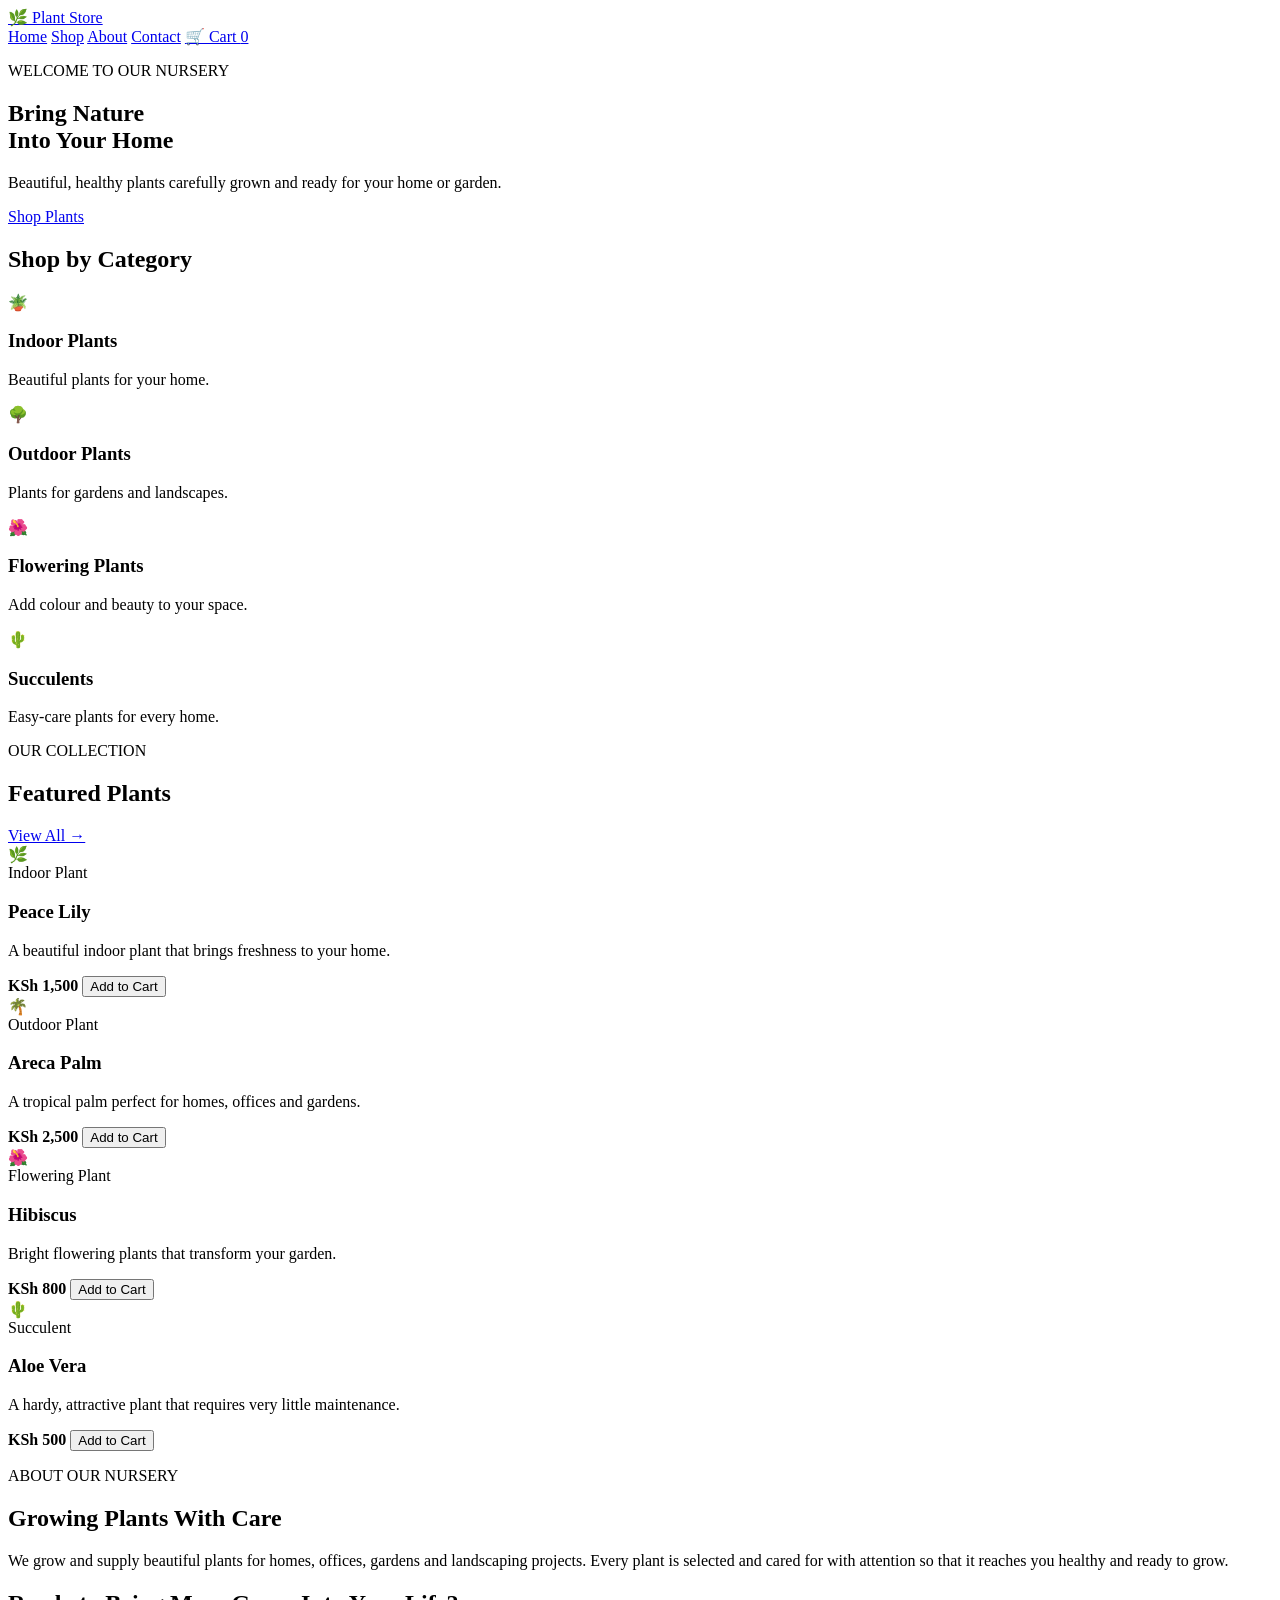
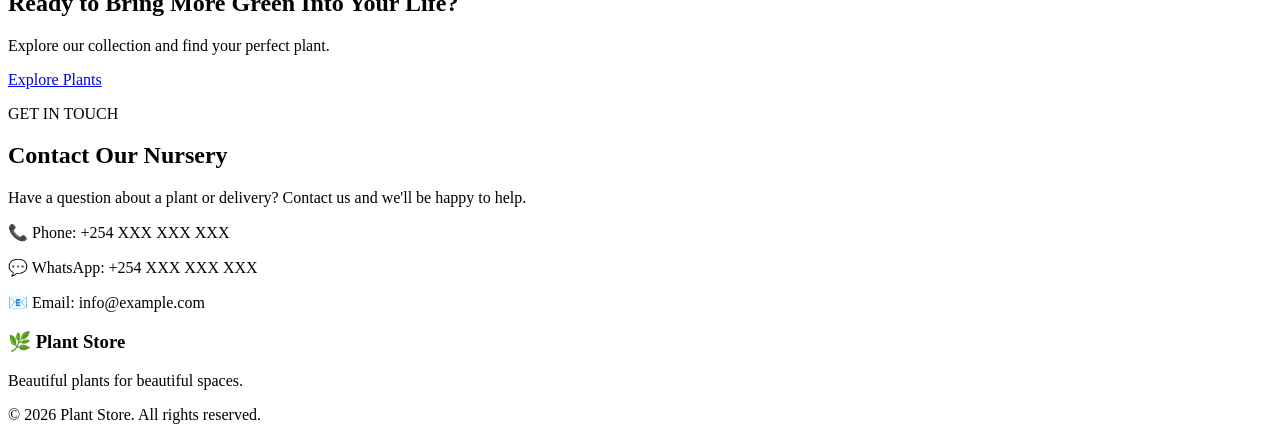
==== index.html @ 9e3fbb61 "Create index.html for Plant Store website This HTML file serves as the main page for the Plant Store" ====
<!DOCTYPE html>
<html lang="en">
<head>
    <meta charset="UTF-8">
    <meta name="viewport" content="width=device-width, initial-scale=1.0">

    <title>Plant Store | Beautiful Plants for Your Home</title>

    <meta name="description"
          content="Shop beautiful indoor and outdoor plants from our online plant nursery.">

    <link rel="stylesheet" href="style.css">
</head>

<body>

    <!-- HEADER -->
    <header class="header">

        <div class="container nav">

            <a href="index.html" class="logo">
                🌿 Plant Store
            </a>

            <nav>
                <a href="#home">Home</a>
                <a href="#shop">Shop</a>
                <a href="#about">About</a>
                <a href="#contact">Contact</a>
                <a href="cart.html" class="cart-link">
                    🛒 Cart <span id="cart-count">0</span>
                </a>
            </nav>

        </div>

    </header>


    <!-- HERO -->
    <section id="home" class="hero">

        <div class="hero-content">

            <p class="hero-small">WELCOME TO OUR NURSERY</p>

            <h1>
                Bring Nature<br>
                <span>Into Your Home</span>
            </h1>

            <p>
                Beautiful, healthy plants carefully grown
                and ready for your home or garden.
            </p>

            <a href="#shop" class="btn">
                Shop Plants
            </a>

        </div>

    </section>


    <!-- CATEGORIES -->
    <section class="categories">

        <div class="container">

            <h2>Shop by Category</h2>

            <div class="category-grid">

                <div class="category">
                    <div class="category-icon">🪴</div>
                    <h3>Indoor Plants</h3>
                    <p>Beautiful plants for your home.</p>
                </div>

                <div class="category">
                    <div class="category-icon">🌳</div>
                    <h3>Outdoor Plants</h3>
                    <p>Plants for gardens and landscapes.</p>
                </div>

                <div class="category">
                    <div class="category-icon">🌺</div>
                    <h3>Flowering Plants</h3>
                    <p>Add colour and beauty to your space.</p>
                </div>

                <div class="category">
                    <div class="category-icon">🌵</div>
                    <h3>Succulents</h3>
                    <p>Easy-care plants for every home.</p>
                </div>

            </div>

        </div>

    </section>


    <!-- PRODUCTS -->
    <section id="shop" class="products">

        <div class="container">

            <div class="section-heading">

                <div>
                    <p class="section-small">OUR COLLECTION</p>
                    <h2>Featured Plants</h2>
                </div>

                <a href="#" class="view-all">View All →</a>

            </div>


            <div class="product-grid">

                <!-- PRODUCT 1 -->
                <article class="product-card">

                    <div class="product-image">
                        🌿
                    </div>

                    <div class="product-info">

                        <span class="category-name">
                            Indoor Plant
                        </span>

                        <h3>Peace Lily</h3>

                        <p class="product-description">
                            A beautiful indoor plant that
                            brings freshness to your home.
                        </p>

                        <div class="product-bottom">

                            <strong>KSh 1,500</strong>

                            <button
                                onclick="addToCart('Peace Lily', 1500)"
                                class="add-btn">
                                Add to Cart
                            </button>

                        </div>

                    </div>

                </article>


                <!-- PRODUCT 2 -->
                <article class="product-card">

                    <div class="product-image">
                        🌴
                    </div>

                    <div class="product-info">

                        <span class="category-name">
                            Outdoor Plant
                        </span>

                        <h3>Areca Palm</h3>

                        <p class="product-description">
                            A tropical palm perfect for
                            homes, offices and gardens.
                        </p>

                        <div class="product-bottom">

                            <strong>KSh 2,500</strong>

                            <button
                                onclick="addToCart('Areca Palm', 2500)"
                                class="add-btn">
                                Add to Cart
                            </button>

                        </div>

                    </div>

                </article>


                <!-- PRODUCT 3 -->
                <article class="product-card">

                    <div class="product-image">
                        🌺
                    </div>

                    <div class="product-info">

                        <span class="category-name">
                            Flowering Plant
                        </span>

                        <h3>Hibiscus</h3>

                        <p class="product-description">
                            Bright flowering plants that
                            transform your garden.
                        </p>

                        <div class="product-bottom">

                            <strong>KSh 800</strong>

                            <button
                                onclick="addToCart('Hibiscus', 800)"
                                class="add-btn">
                                Add to Cart
                            </button>

                        </div>

                    </div>

                </article>


                <!-- PRODUCT 4 -->
                <article class="product-card">

                    <div class="product-image">
                        🌵
                    </div>

                    <div class="product-info">

                        <span class="category-name">
                            Succulent
                        </span>

                        <h3>Aloe Vera</h3>

                        <p class="product-description">
                            A hardy, attractive plant that
                            requires very little maintenance.
                        </p>

                        <div class="product-bottom">

                            <strong>KSh 500</strong>

                            <button
                                onclick="addToCart('Aloe Vera', 500)"
                                class="add-btn">
                                Add to Cart
                            </button>

                        </div>

                    </div>

                </article>

            </div>

        </div>

    </section>


    <!-- ABOUT -->
    <section id="about" class="about">

        <div class="container about-content">

            <div>
                <p class="section-small">ABOUT OUR NURSERY</p>

                <h2>Growing Plants With Care</h2>
            </div>

            <p>
                We grow and supply beautiful plants for homes,
                offices, gardens and landscaping projects.
                Every plant is selected and cared for with
                attention so that it reaches you healthy and ready
                to grow.
            </p>

        </div>

    </section>


    <!-- CTA -->
    <section class="cta">

        <div class="container">

            <h2>Ready to Bring More Green Into Your Life?</h2>

            <p>
                Explore our collection and find your perfect plant.
            </p>

            <a href="#shop" class="btn">
                Explore Plants
            </a>

        </div>

    </section>


    <!-- CONTACT -->
    <section id="contact" class="contact">

        <div class="container">

            <p class="section-small">GET IN TOUCH</p>

            <h2>Contact Our Nursery</h2>

            <p>
                Have a question about a plant or delivery?
                Contact us and we'll be happy to help.
            </p>

            <div class="contact-details">

                <p>📞 Phone: +254 XXX XXX XXX</p>

                <p>💬 WhatsApp: +254 XXX XXX XXX</p>

                <p>📧 Email: info@example.com</p>

            </div>

        </div>

    </section>


    <!-- FOOTER -->
    <footer>

        <div class="container footer-content">

            <div>
                <h3>🌿 Plant Store</h3>

                <p>
                    Beautiful plants for beautiful spaces.
                </p>
            </div>

            <p>
                © 2026 Plant Store. All rights reserved.
            </p>

        </div>

    </footer>


    <script src="script.js"></script>

</body>
</html>
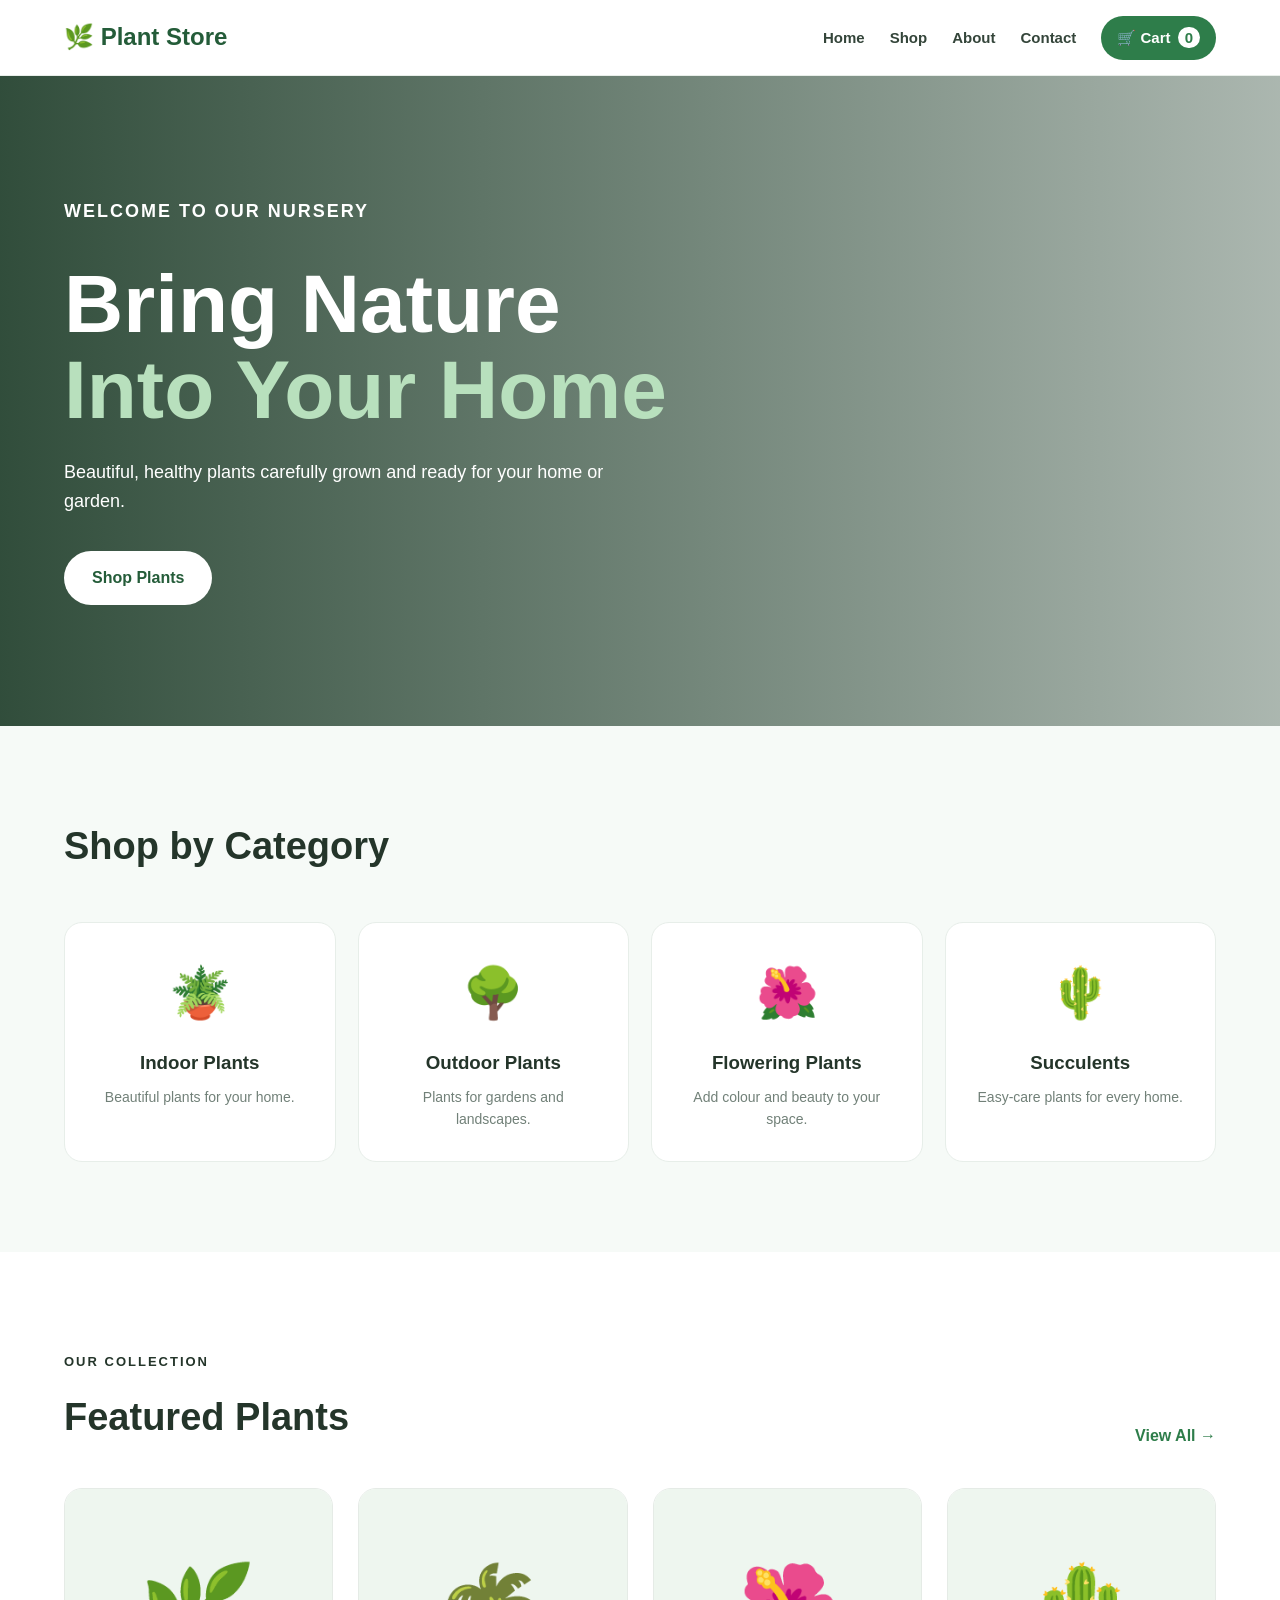
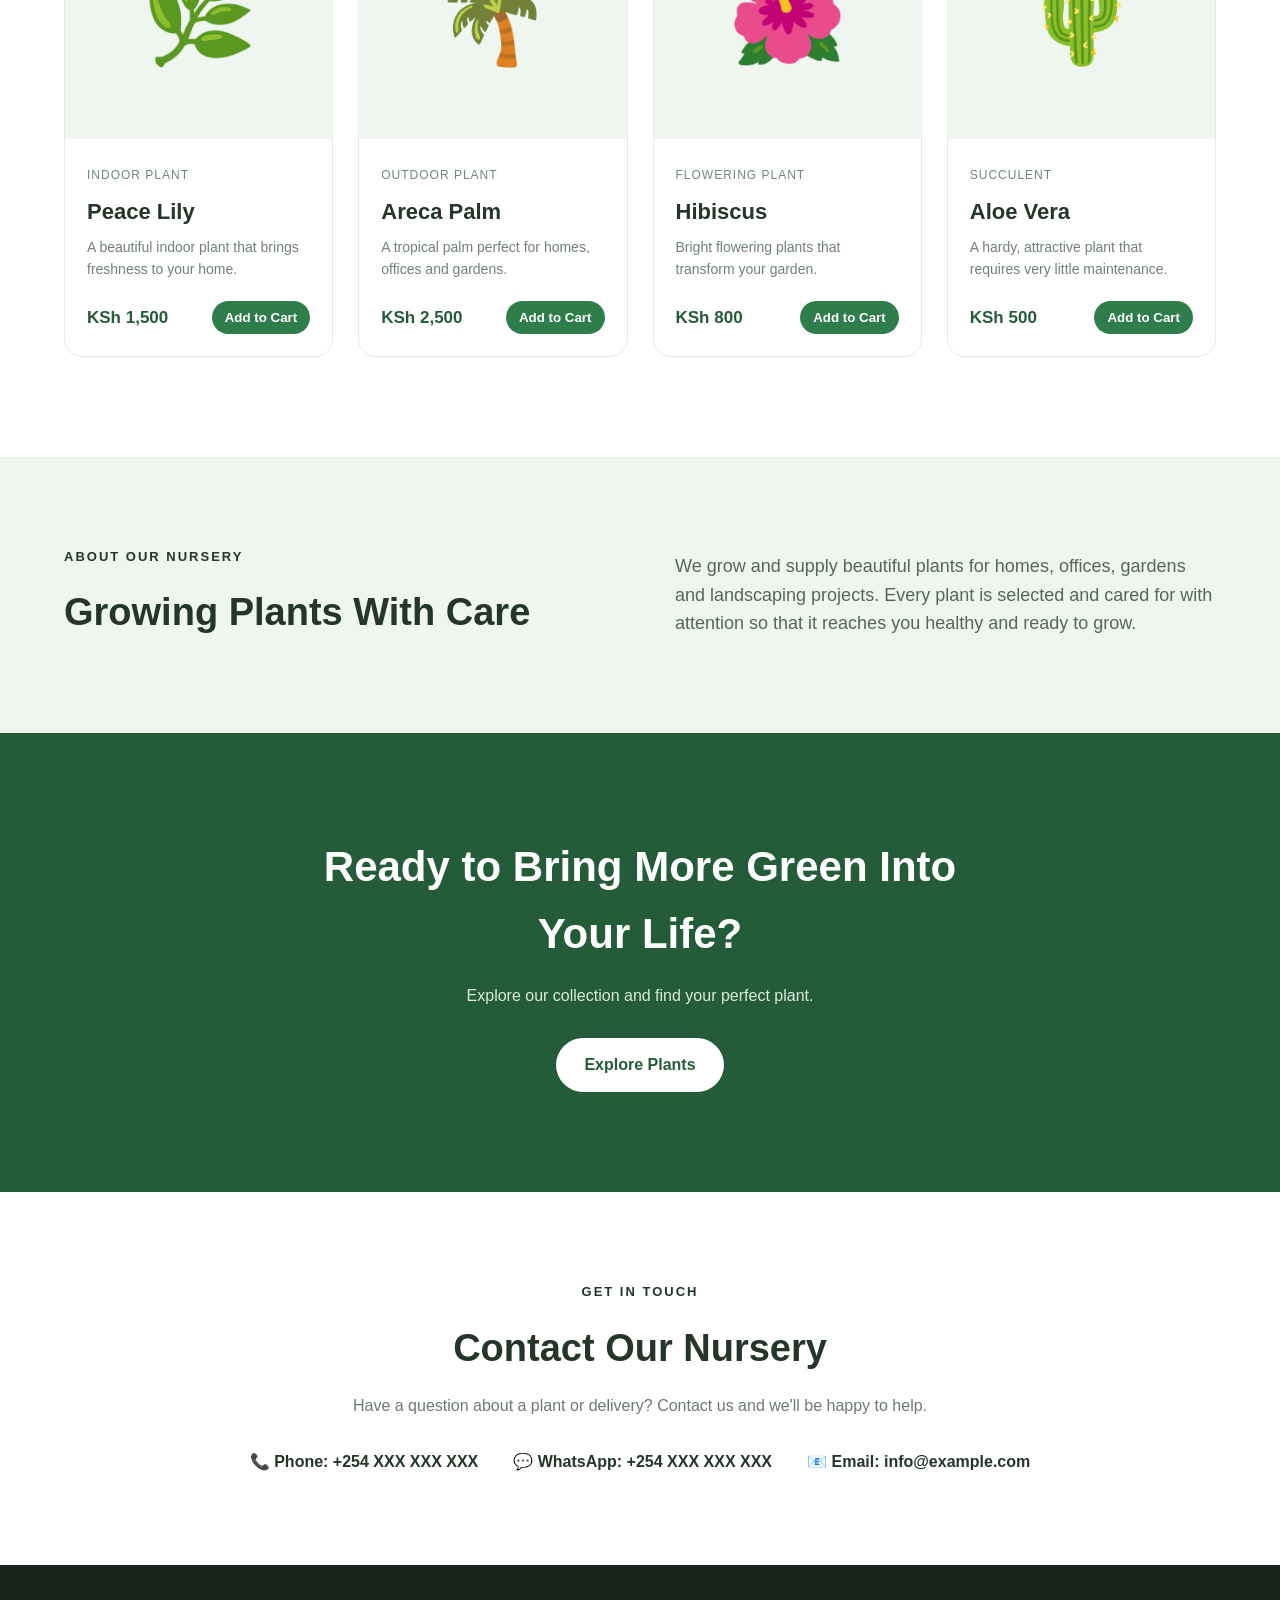
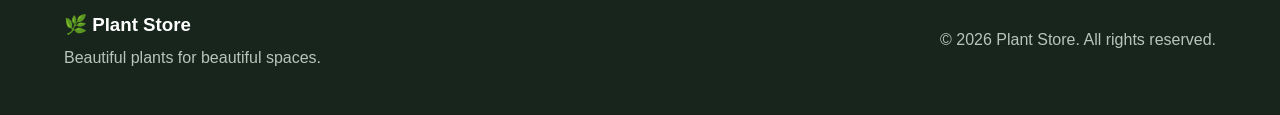
==== commit 5c8e8ea9: "Link 'Peace Lily' to product page" ====
--- a/index.html
+++ b/index.html
@@ -136,7 +136,11 @@
                             Indoor Plant
                         </span>
 
-                        <h3>Peace Lily</h3>
+                        <h3>
+    <a href="product.html">
+        Peace Lily
+    </a>
+</h3>
 
                         <p class="product-description">
                             A beautiful indoor plant that
--- a/style.css
+++ b/style.css
@@ -0,0 +1,509 @@
+/* =========================================
+   PLANT STORE - MAIN STYLESHEET
+========================================= */
+
+* {
+    margin: 0;
+    padding: 0;
+    box-sizing: border-box;
+}
+
+html {
+    scroll-behavior: smooth;
+}
+
+body {
+    font-family: Arial, Helvetica, sans-serif;
+    color: #24352a;
+    background: #ffffff;
+    line-height: 1.6;
+}
+
+a {
+    text-decoration: none;
+    color: inherit;
+}
+
+.container {
+    width: 90%;
+    max-width: 1200px;
+    margin: auto;
+}
+
+
+/* =========================================
+   HEADER
+========================================= */
+
+.header {
+    position: sticky;
+    top: 0;
+    z-index: 1000;
+    background: rgba(255, 255, 255, 0.96);
+    border-bottom: 1px solid #e8eee9;
+}
+
+.nav {
+    min-height: 75px;
+    display: flex;
+    align-items: center;
+    justify-content: space-between;
+    gap: 30px;
+}
+
+.logo {
+    font-size: 24px;
+    font-weight: 700;
+    color: #245c39;
+}
+
+nav {
+    display: flex;
+    align-items: center;
+    gap: 25px;
+}
+
+nav a {
+    font-size: 15px;
+    font-weight: 600;
+    color: #34453a;
+    transition: 0.3s;
+}
+
+nav a:hover {
+    color: #2e7d4a;
+}
+
+.cart-link {
+    background: #2e7d4a;
+    color: white !important;
+    padding: 10px 16px;
+    border-radius: 25px;
+}
+
+#cart-count {
+    background: white;
+    color: #2e7d4a;
+    padding: 2px 7px;
+    border-radius: 20px;
+    margin-left: 3px;
+}
+
+
+/* =========================================
+   HERO
+========================================= */
+
+.hero {
+    min-height: 650px;
+    display: flex;
+    align-items: center;
+
+    background:
+        linear-gradient(
+            90deg,
+            rgba(15, 48, 27, 0.86),
+            rgba(15, 48, 27, 0.35)
+        ),
+        url("https://images.unsplash.com/photo-1497250681960-ef046c08a56e?auto=format&fit=crop&w=1800&q=85");
+
+    background-size: cover;
+    background-position: center;
+}
+
+.hero-content {
+    width: 90%;
+    max-width: 1200px;
+    margin: auto;
+    color: white;
+}
+
+.hero-small,
+.section-small {
+    font-size: 13px;
+    font-weight: 700;
+    letter-spacing: 2px;
+    margin-bottom: 15px;
+}
+
+.hero h1 {
+    font-size: clamp(45px, 7vw, 82px);
+    line-height: 1.05;
+    margin-bottom: 25px;
+}
+
+.hero h1 span {
+    color: #b8e0bd;
+}
+
+.hero p {
+    max-width: 550px;
+    font-size: 18px;
+    margin-bottom: 35px;
+}
+
+.btn {
+    display: inline-block;
+    background: #ffffff;
+    color: #245c39;
+    padding: 14px 28px;
+    border-radius: 30px;
+    font-weight: 700;
+    transition: 0.3s;
+}
+
+.btn:hover {
+    transform: translateY(-3px);
+    box-shadow: 0 8px 20px rgba(0,0,0,0.15);
+}
+
+
+/* =========================================
+   CATEGORIES
+========================================= */
+
+.categories {
+    padding: 90px 0;
+    background: #f6faf7;
+}
+
+.categories h2,
+.products h2,
+.about h2,
+.contact h2 {
+    font-size: 38px;
+    margin-bottom: 45px;
+}
+
+.category-grid {
+    display: grid;
+    grid-template-columns: repeat(4, 1fr);
+    gap: 22px;
+}
+
+.category {
+    background: white;
+    padding: 30px;
+    border-radius: 18px;
+    text-align: center;
+    border: 1px solid #e7eee9;
+    transition: 0.3s;
+}
+
+.category:hover {
+    transform: translateY(-7px);
+    box-shadow: 0 12px 30px rgba(36, 92, 57, 0.10);
+}
+
+.category-icon {
+    font-size: 50px;
+    margin-bottom: 15px;
+}
+
+.category h3 {
+    margin-bottom: 8px;
+}
+
+.category p {
+    color: #718078;
+    font-size: 14px;
+}
+
+
+/* =========================================
+   PRODUCTS
+========================================= */
+
+.products {
+    padding: 100px 0;
+}
+
+.section-heading {
+    display: flex;
+    justify-content: space-between;
+    align-items: end;
+    margin-bottom: 40px;
+}
+
+.section-heading h2 {
+    margin-bottom: 0;
+}
+
+.view-all {
+    color: #2e7d4a;
+    font-weight: 700;
+}
+
+.product-grid {
+    display: grid;
+    grid-template-columns: repeat(4, 1fr);
+    gap: 25px;
+}
+
+.product-card {
+    border: 1px solid #e5ebe6;
+    border-radius: 18px;
+    overflow: hidden;
+    background: white;
+    transition: 0.3s;
+}
+
+.product-card:hover {
+    transform: translateY(-7px);
+    box-shadow: 0 15px 35px rgba(0,0,0,0.08);
+}
+
+.product-image {
+    height: 250px;
+    display: flex;
+    align-items: center;
+    justify-content: center;
+    font-size: 95px;
+    background: #eef6ef;
+}
+
+.product-info {
+    padding: 22px;
+}
+
+.category-name {
+    color: #6e8876;
+    font-size: 12px;
+    text-transform: uppercase;
+    letter-spacing: 1px;
+}
+
+.product-info h3 {
+    font-size: 22px;
+    margin: 7px 0;
+}
+
+.product-description {
+    font-size: 14px;
+    color: #718078;
+    margin-bottom: 20px;
+}
+
+.product-bottom {
+    display: flex;
+    justify-content: space-between;
+    align-items: center;
+    gap: 10px;
+}
+
+.product-bottom strong {
+    color: #245c39;
+    font-size: 17px;
+}
+
+.add-btn {
+    border: none;
+    background: #2e7d4a;
+    color: white;
+    padding: 9px 13px;
+    border-radius: 20px;
+    cursor: pointer;
+    font-weight: 600;
+    transition: 0.3s;
+}
+
+.add-btn:hover {
+    background: #245c39;
+}
+
+
+/* =========================================
+   ABOUT
+========================================= */
+
+.about {
+    padding: 90px 0;
+    background: #eef6ef;
+}
+
+.about-content {
+    display: grid;
+    grid-template-columns: 1fr 1fr;
+    gap: 70px;
+    align-items: center;
+}
+
+.about h2 {
+    margin-bottom: 0;
+}
+
+.about-content > p {
+    font-size: 18px;
+    color: #56665c;
+}
+
+
+/* =========================================
+   CTA
+========================================= */
+
+.cta {
+    padding: 100px 20px;
+    text-align: center;
+    background: #245c39;
+    color: white;
+}
+
+.cta h2 {
+    font-size: 42px;
+    max-width: 700px;
+    margin: 0 auto 15px;
+}
+
+.cta p {
+    margin-bottom: 30px;
+    color: #dcebdd;
+}
+
+
+/* =========================================
+   CONTACT
+========================================= */
+
+.contact {
+    padding: 90px 0;
+    text-align: center;
+}
+
+.contact h2 {
+    margin-bottom: 15px;
+}
+
+.contact > .container > p:not(.section-small) {
+    max-width: 650px;
+    margin: auto;
+    color: #6d796f;
+}
+
+.contact-details {
+    margin-top: 30px;
+    display: flex;
+    justify-content: center;
+    gap: 35px;
+    flex-wrap: wrap;
+}
+
+.contact-details p {
+    font-weight: 600;
+}
+
+
+/* =========================================
+   FOOTER
+========================================= */
+
+footer {
+    background: #17251c;
+    color: white;
+    padding: 45px 0;
+}
+
+.footer-content {
+    display: flex;
+    justify-content: space-between;
+    gap: 30px;
+    align-items: center;
+}
+
+.footer-content h3 {
+    margin-bottom: 5px;
+}
+
+.footer-content p {
+    color: #b9c5bc;
+}
+
+
+/* =========================================
+   MOBILE
+========================================= */
+
+@media (max-width: 900px) {
+
+    nav {
+        gap: 12px;
+    }
+
+    nav a:not(.cart-link) {
+        display: none;
+    }
+
+    .category-grid,
+    .product-grid {
+        grid-template-columns: repeat(2, 1fr);
+    }
+
+    .about-content {
+        grid-template-columns: 1fr;
+        gap: 30px;
+    }
+
+}
+
+
+@media (max-width: 600px) {
+
+    .nav {
+        min-height: 65px;
+    }
+
+    .logo {
+        font-size: 20px;
+    }
+
+    .hero {
+        min-height: 580px;
+    }
+
+    .hero h1 {
+        font-size: 48px;
+    }
+
+    .hero p {
+        font-size: 16px;
+    }
+
+    .categories,
+    .products,
+    .about,
+    .contact {
+        padding: 65px 0;
+    }
+
+    .categories h2,
+    .products h2,
+    .about h2,
+    .contact h2 {
+        font-size: 31px;
+    }
+
+    .category-grid,
+    .product-grid {
+        grid-template-columns: 1fr;
+    }
+
+    .section-heading {
+        align-items: start;
+        gap: 15px;
+        flex-direction: column;
+    }
+
+    .product-image {
+        height: 230px;
+    }
+
+    .cta h2 {
+        font-size: 32px;
+    }
+
+    .footer-content {
+        flex-direction: column;
+        align-items: flex-start;
+    }
+
+}
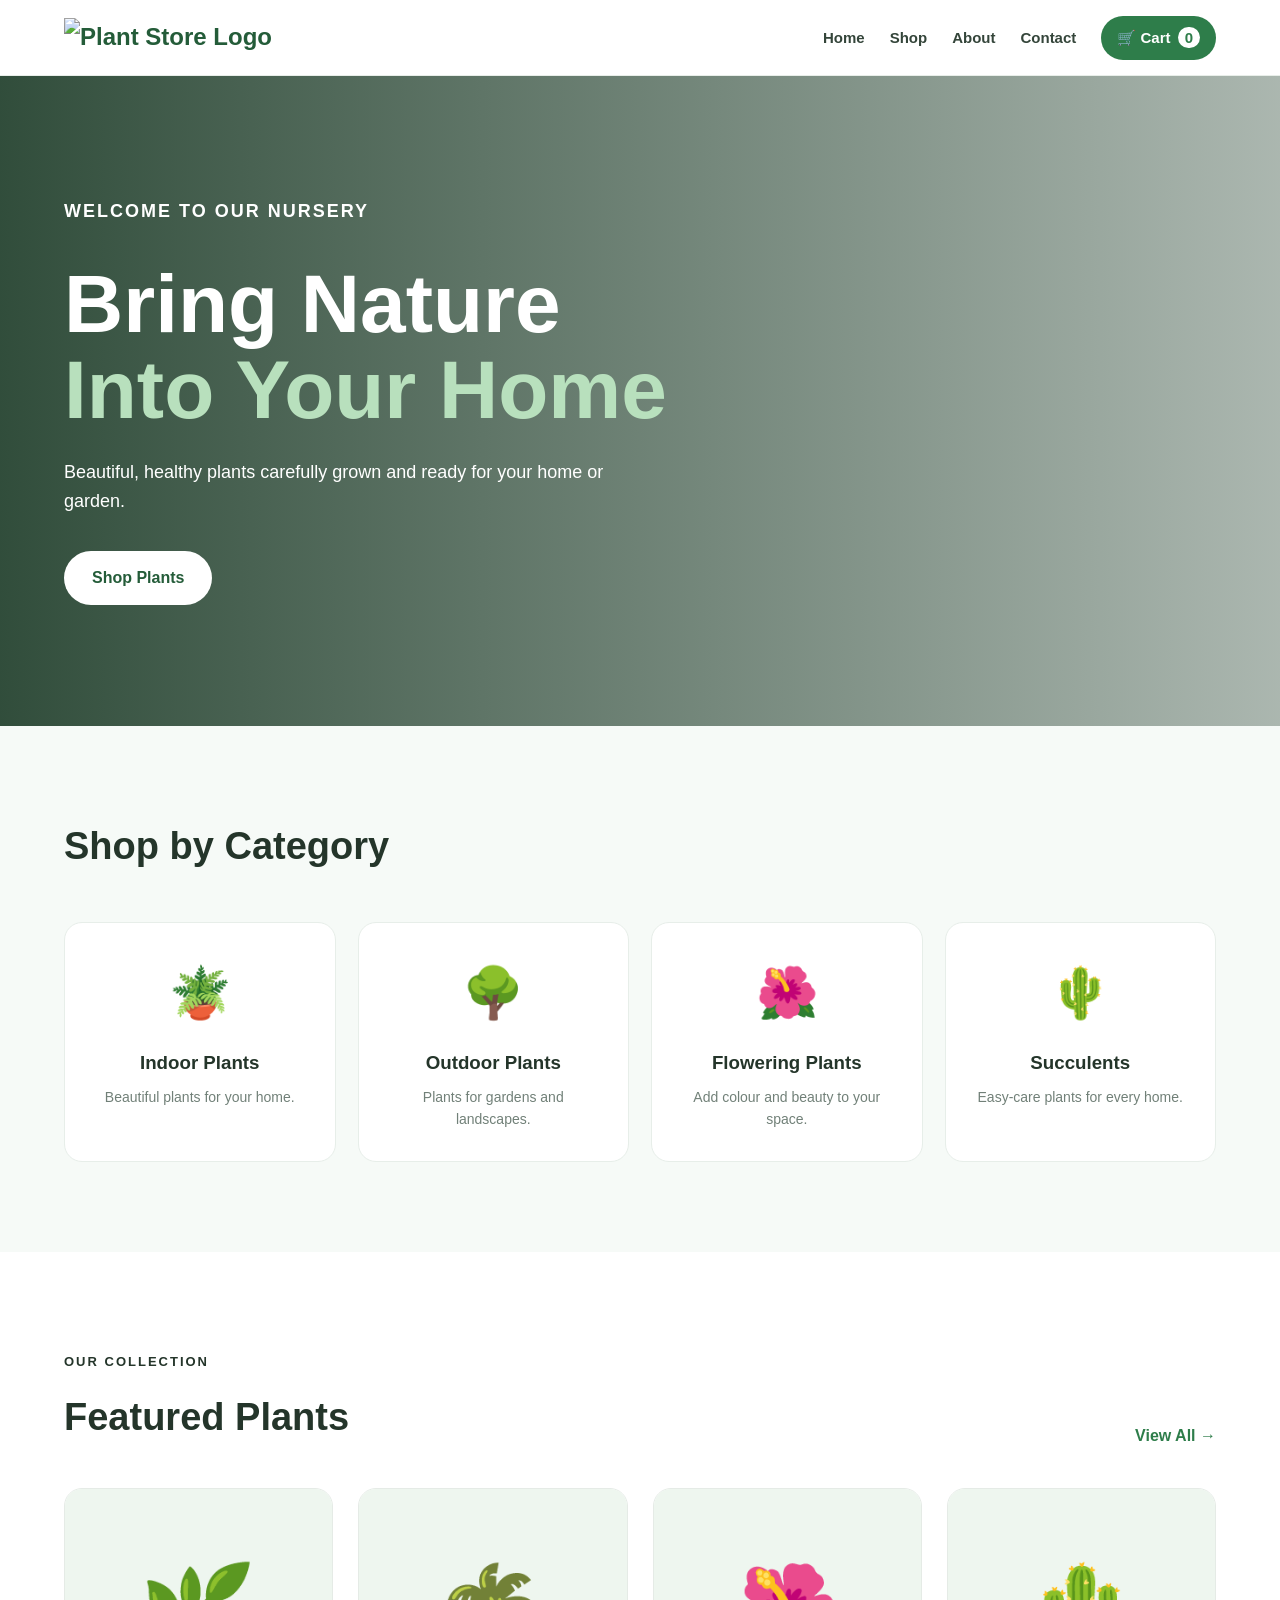
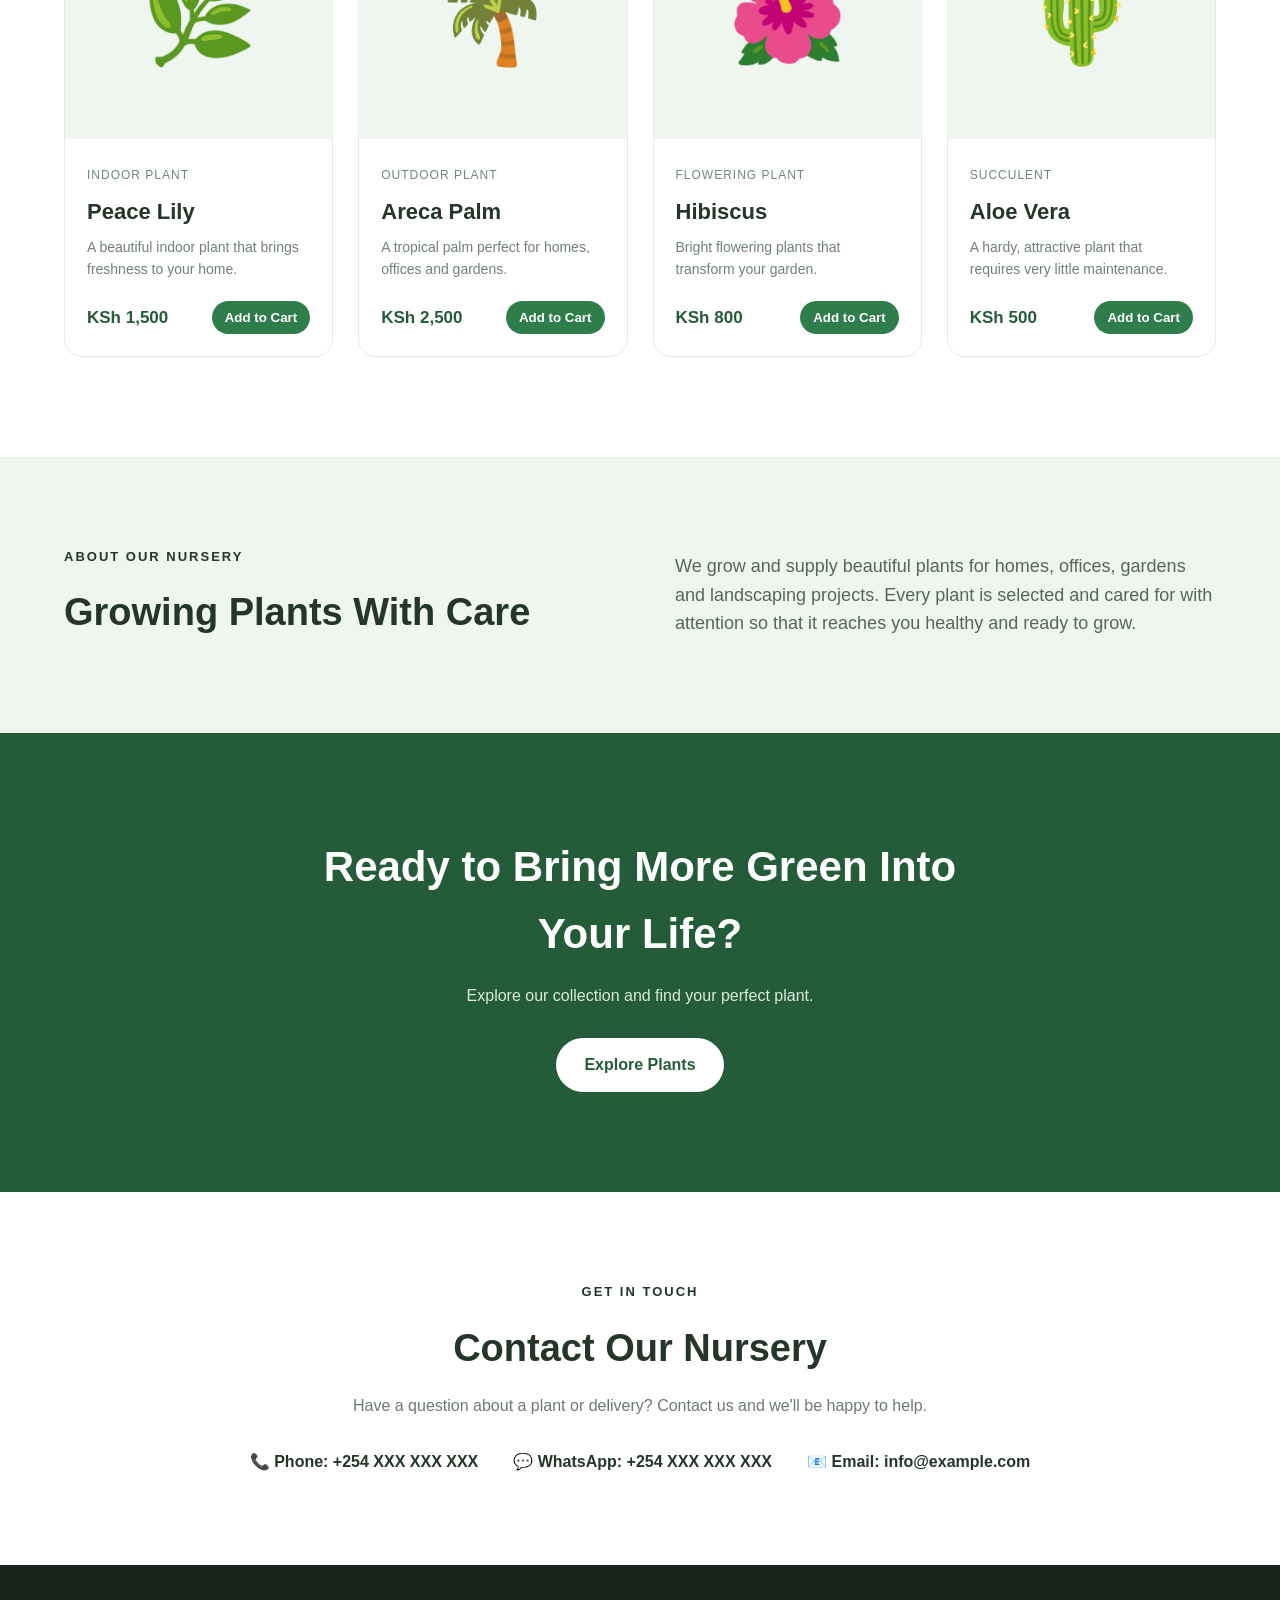
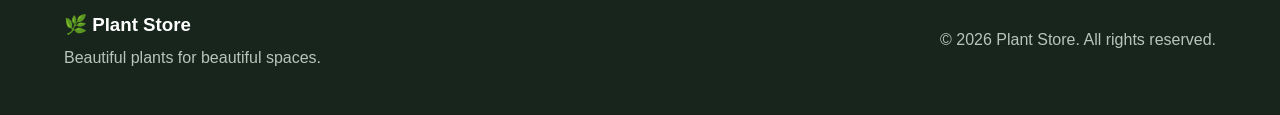
==== commit 53033315: "Replace logo text with image in index.html" ====
--- a/index.html
+++ b/index.html
@@ -20,12 +20,14 @@
         <div class="container nav">
 
             <a href="index.html" class="logo">
-                🌿 Plant Store
-            </a>
+    <img
+        src="https://qnfkmsgqzocbiuwmibgq.supabase.co/storage/v1/object/public/plant-images/Logo/IMG-20260815-WA0001.jpg"
+        alt="Plant Store Logo">
+</a>
 
             <nav>
                 <a href="#home">Home</a>
-                <a href="#shop">Shop</a>
+                <a href="shop.html">Shop</a>
                 <a href="#about">About</a>
                 <a href="#contact">Contact</a>
                 <a href="cart.html" class="cart-link">
@@ -116,7 +118,9 @@
                     <h2>Featured Plants</h2>
                 </div>
 
-                <a href="#" class="view-all">View All →</a>
+                <a href="shop.html" class="view-all">
+    View All →
+</a>
 
             </div>
 
@@ -124,7 +128,10 @@
             <div class="product-grid">
 
                 <!-- PRODUCT 1 -->
-                <article class="product-card">
+                <!-- PEACE LILY -->
+<article class="product-card"
+         onclick="window.location.href='product.html?plant=peace-lily'"
+         style="cursor:pointer;">
 
                     <div class="product-image">
                         🌿
@@ -165,7 +172,10 @@
 
 
                 <!-- PRODUCT 2 -->
-                <article class="product-card">
+                <!-- ARECA PALM -->
+<article class="product-card"
+         onclick="window.location.href='product.html?plant=areca-palm'"
+         style="cursor:pointer;">
 
                     <div class="product-image">
                         🌴
@@ -202,7 +212,10 @@
 
 
                 <!-- PRODUCT 3 -->
-                <article class="product-card">
+                <!-- HIBISCUS -->
+<article class="product-card"
+         onclick="window.location.href='product.html?plant=hibiscus'"
+         style="cursor:pointer;">
 
                     <div class="product-image">
                         🌺
@@ -239,7 +252,10 @@
 
 
                 <!-- PRODUCT 4 -->
-                <article class="product-card">
+                <!-- ALOE VERA -->
+<article class="product-card"
+         onclick="window.location.href='product.html?plant=aloe-vera'"
+         style="cursor:pointer;">
 
                     <div class="product-image">
                         🌵
--- a/style.css
+++ b/style.css
@@ -105,7 +105,7 @@
             rgba(15, 48, 27, 0.86),
             rgba(15, 48, 27, 0.35)
         ),
-        url("https://images.unsplash.com/photo-1497250681960-ef046c08a56e?auto=format&fit=crop&w=1800&q=85");
+        url("https://qnfkmsgqzocbiuwmibgq.supabase.co/storage/v1/object/public/plant-images/Herosection.jpg/file_00000000c74c8246bb62b2442e28dd8f.png");
 
     background-size: cover;
     background-position: center;
